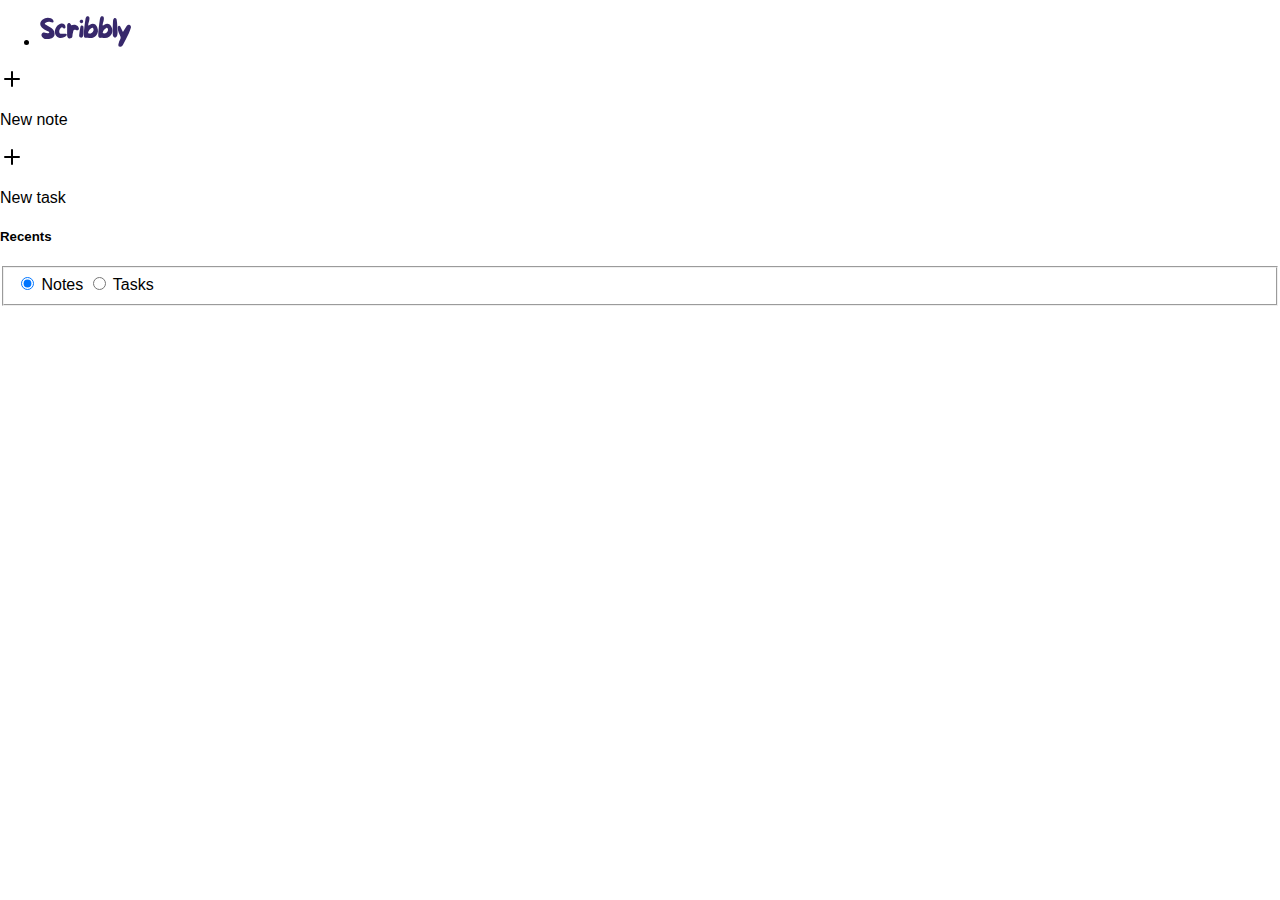
==== index.html @ f18f0529 "complete html and css setup" ====
<!DOCTYPE html>
<html lang="en">
    <head>
        <meta charset="UTF-8"/>
        <meta name="viewport" content="width=device-width", initial-scale="1.0" />
        <title>Scribly</title>
        <link rel="stylesheet" href="/style.css"/>
        <link rel="apple-touch-icon" sizes="180x180" href="/apple-touch-icon.png">
        <link rel="icon" type="image/png" sizes="32x32" href="/favicon-32x32.png">
        <link rel="icon" type="image/png" sizes="16x16" href="/favicon-16x16.png">
        <link rel="manifest" href="/site.webmanifest">  
    </head>

    <body>
        <header>
            <nav>
                <ul>
                    <li>
                        <img src="/Images/Logo1.svg" alt="scribbly logo in dark purple color svg">
                    </li>
                </ul>
            </nav>
    
        </header>

        <section class="buttonCardSection">
            
            <span class="buttonCard">
                <img src="/Icons/plus.svg"/>
                <p class="buttonText button">New note</p>
            </span>

            <span class="buttonCard">
                <img src="/Icons/plus.svg"/>
                <p class="buttonText button">New task</p>
            </span>

            
        </section>

        <section class="recents">
            <h5>Recents</h5>

            <div class="SegmentControl">
                <fieldset role="radiogroup" aria-label="Segment Control">
                    <label>
                        <input type="radio" name="segment" value="option1" checked> Notes
                    </label>

                    <label>
                        <input type="radio" name="segment" value="option1"> Tasks
                    </label>

                </fieldset>
            </div>

            <section class="history">
                <div class="card history">
                    <h4 class="title">
                    </h4>

                    <p class="note text">

                    </p>
                </div>
               

            </section>

        </section>
       







        <script src="/files.js"></script>
    </body>
</html>
---- style.css ----
*,
*::before,
*::after {
    box-sizing: border-box;
}

:root {
    font-size: 100%;
}


/* rubik-regular - latin */
@font-face {
    font-display: swap; /* Check https://developer.mozilla.org/en-US/docs/Web/CSS/@font-face/font-display for other options. */
    font-family: 'Rubik';
    font-style: normal;
    font-weight: 400;
    src: url('/fonts/rubik-v28-latin-regular.woff2') format('woff2'); /* Chrome 36+, Opera 23+, Firefox 39+, Safari 12+, iOS 10+ */
  }
  /* rubik-500 - latin */
  @font-face {
    font-display: swap; /* Check https://developer.mozilla.org/en-US/docs/Web/CSS/@font-face/font-display for other options. */
    font-family: 'Rubik';
    font-style: normal;
    font-weight: 500;
    src: url('/fonts/rubik-v28-latin-500.woff2') format('woff2'); /* Chrome 36+, Opera 23+, Firefox 39+, Safari 12+, iOS 10+ */
  }

  body {
    font-family: 'Rubik', sans-serif;
    margin: 0;
  }
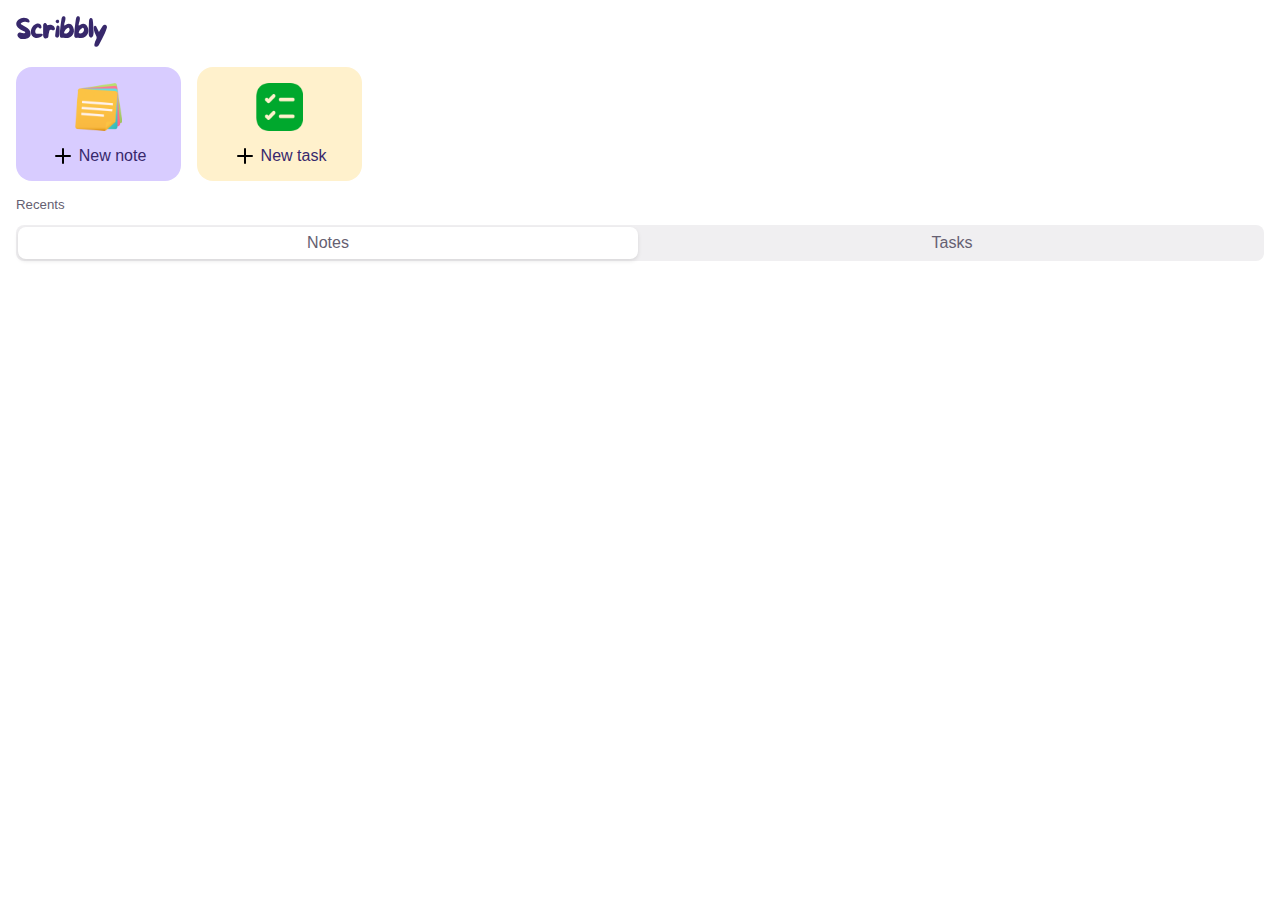
==== commit c6016f82: "complete styling for segment control" ====
--- a/index.html
+++ b/index.html
@@ -22,33 +22,48 @@
             </nav>
     
         </header>
-
+        <!-- card buttons section -->
         <section class="buttonCardSection">
             
-            <span class="buttonCard">
-                <img src="/Icons/plus.svg"/>
-                <p class="buttonText button">New note</p>
+            <span class="buttonCard left">
+                <img class="documentImg" src="/Images/Document illustration.png"/>
+
+                <div class="iconTextContainer">
+                    <img class="icon add" src="/Icons/plus.svg"/>
+                    <p class="buttonText button">New note</p>
+                </div>
+                
             </span>
 
-            <span class="buttonCard">
-                <img src="/Icons/plus.svg"/>
-                <p class="buttonText button">New task</p>
+            <span class="buttonCard right">
+                <img class="taskImg" src="/Images/Task illustration.png"/>
+                
+                <div class="iconTextContainer">
+                    <img class="icon add" src="/Icons/plus.svg"/>
+                    <p class="buttonText button">New task</p>
+                </div>
+                
             </span>
 
-            
+        
         </section>
+
+
+        <!-- recent section -->
 
         <section class="recents">
             <h5>Recents</h5>
 
-            <div class="SegmentControl">
+            <!-- segment control-->
+
+            <div class="segmentControl">
                 <fieldset role="radiogroup" aria-label="Segment Control">
                     <label>
-                        <input type="radio" name="segment" value="option1" checked> Notes
+                        <input type="radio" name="segment" value="option1" checked> <span>Notes</span>
                     </label>
 
                     <label>
-                        <input type="radio" name="segment" value="option1"> Tasks
+                        <input type="radio" name="segment" value="option1"> <span>Tasks</span>
                     </label>
 
                 </fieldset>
--- a/style.css
+++ b/style.css
@@ -6,8 +6,41 @@
 
 :root {
     font-size: 100%;
-}
-
+
+    /* Variables */
+
+    --primary-blue-100: hsl(254, 100%, 90%);
+    --primary-blue-500: hsl(254, 100%, 69%);
+    --primary-blue-900: hsl(253, 46%, 29%);
+    --neutral-violet-500: hsl(259, 8%, 41%);
+    --neutral-violet-700: hsl(260, 8%, 29%);
+    --neutral-violet-800: hsl(260,8%, 23%);
+    --accent-yellow-500: hsl(44, 100%, 90%);
+    --accent-blue-100:var(--primary-blue-100);
+
+    /* Text colors */
+    --text-title: var(--primary-blue-900);
+    --text-title2: var(--neutral-violet-500);
+    --text-body: var(--neutral-violet-700);
+
+    /* Background */
+    --background-grey: hsl(270, 7%, 97%);
+    --background-grey-100: hsl(270, 7%, 94%);
+
+    /* button */
+
+    --button-primary: var(--primary-blue-500);
+
+    /* icons */
+    --icon-default: var(--neutral-violet-500);
+    --icon-dark: var(--neutral-violet-800);
+
+
+
+}
+
+
+/* typography */
 
 /* rubik-regular - latin */
 @font-face {
@@ -26,7 +59,164 @@
     src: url('/fonts/rubik-v28-latin-500.woff2') format('woff2'); /* Chrome 36+, Opera 23+, Firefox 39+, Safari 12+, iOS 10+ */
   }
 
-  body {
-    font-family: 'Rubik', sans-serif;
-    margin: 0;
-  }+
+
+body {
+  font-family: 'Rubik', sans-serif;
+  margin: 0;
+}
+
+
+ul{
+  padding: 0;
+}
+li {
+  list-style-type: none;
+}
+
+.documentImg {
+  max-width: 30%;
+  height: auto;
+  display: block;
+}
+
+.taskImg {
+  max-width: 30%;
+  height: auto;
+  display: block;
+}
+
+.iconTextContainer {
+  display: flex;
+  align-items: center;
+  gap: 0.25em;
+}
+
+.icon {
+  max-width: 24px;
+  height: 24px;
+  fill: var(--icon-dark);
+}
+
+.buttonCardSection {
+  display: flex;
+  gap: 1em;
+}
+
+.buttonText {
+  font-size: 16px;
+  font-weight: 500;
+  color: var(--text-title);
+}
+
+.left {
+  background-color: var(--accent-blue-100);
+}
+.right {
+  background-color:var(--accent-yellow-500);
+
+}
+
+/* segment control */
+
+.recents {
+  margin: 0 1em ;
+}
+
+h5 {
+  font-weight: 400;
+  color: var(--text-title2);
+  margin: 0 0 1em 0;
+}
+
+.segmentControl {
+  border-radius: 8px;
+  background: var(--background-grey-100);
+  padding: 0.125em;
+}
+
+fieldset {
+  border: none;
+  padding: 0;
+  margin: 0;
+  width: 100%;
+  display: flex;
+  gap: 0.25em;
+}
+
+input[type="radio"] {
+
+  -webkit-appearance: none;
+
+  -moz-appearance: none;
+
+  appearance: none;
+
+  cursor: pointer;
+  position: absolute;
+  opacity: 0;
+
+}
+
+
+label {
+  flex: 1; /* Makes each label expand equally */ 
+  text-align: center;
+  cursor: pointer;
+  user-select: none;
+  display: flex; 
+  align-items: center; 
+  color: var(--text-title2)
+}
+
+label span {
+  display: flex; /* Makes span behave like a block */
+  justify-content: center; 
+  align-items: center; 
+  width: 100%; 
+  height: 2em;
+  overflow: hidden; /* Ensures rounded corners look clean */
+  text-align: center;
+}
+
+.segmentControl input[type="radio"]:checked + span {
+  background-color: white;
+  font-weight: 400;
+  border-radius: 8px;
+  box-shadow: 0 2px 4px rgba(0,0,0,0.1);
+  color: var(--text-title2)
+}
+
+
+@media screen and (min-width: 20em) {
+  
+  header{
+    margin: 1em 1em 0 1em;
+  }
+
+  .buttonCardSection {
+    margin: 1em;
+  }
+
+  .buttonCard {
+    display: flex;
+    flex-direction: column;
+    align-items: center;
+    padding: 1em 0 0 0;
+    border-radius: 16px;
+    width: 10.3125em;
+    
+  }
+
+
+.documentImg {
+  max-width: 48px;
+  height: auto;
+}
+
+.taskImg {
+  max-width: 48px;
+  height: auto;
+}
+}
+
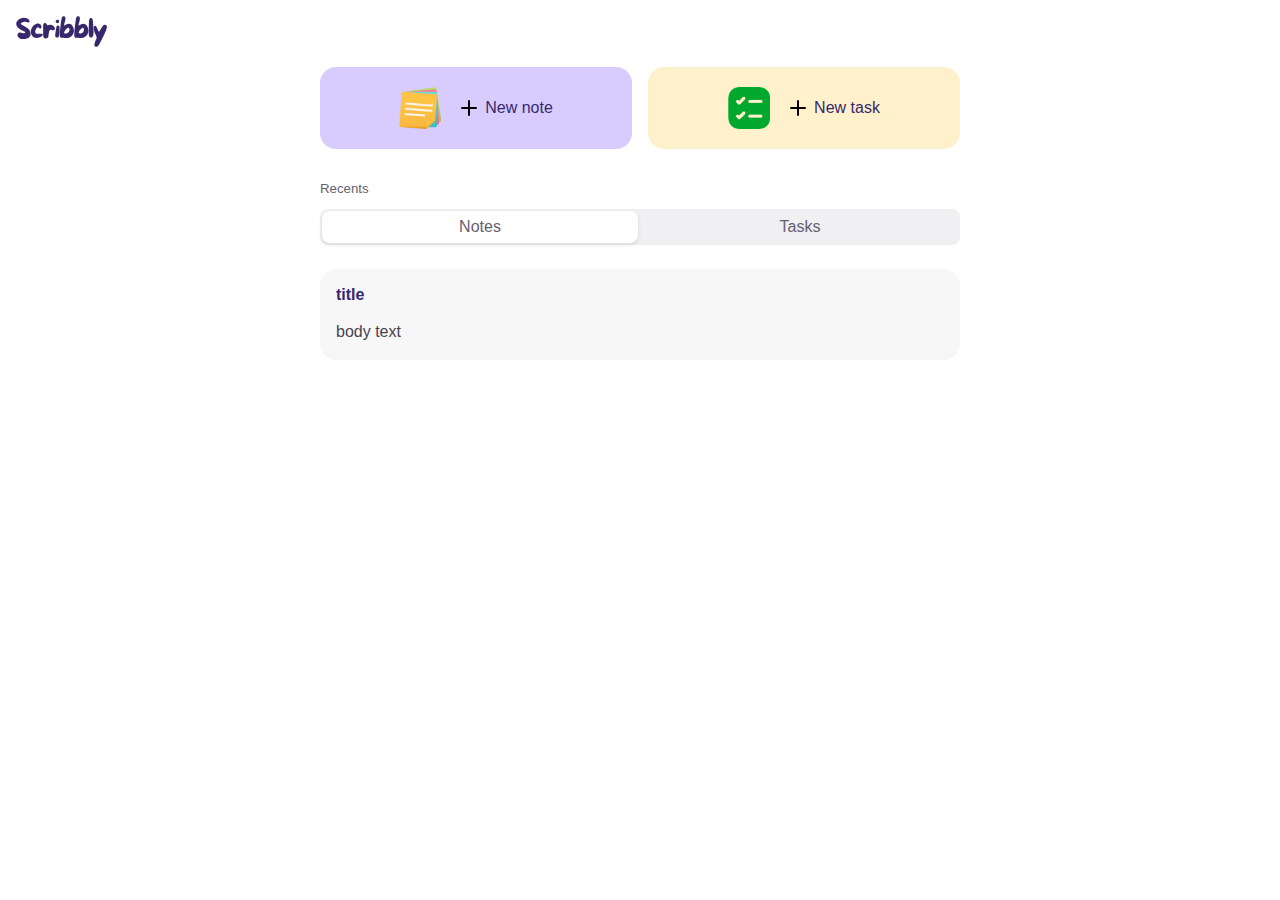
==== commit be7f86e9: "history section + web responsive" ====
--- a/index.html
+++ b/index.html
@@ -54,32 +54,34 @@
         <section class="recents">
             <h5>Recents</h5>
 
-            <!-- segment control-->
+            <section class="controlandNotes">
+                <!-- segment control-->
 
-            <div class="segmentControl">
-                <fieldset role="radiogroup" aria-label="Segment Control">
-                    <label>
-                        <input type="radio" name="segment" value="option1" checked> <span>Notes</span>
-                    </label>
+                <div class="segmentControl">
+                    <fieldset role="radiogroup" aria-label="Segment Control">
+                        <label>
+                            <input type="radio" name="segment" value="option1" checked> <span>Notes</span>
+                        </label>
 
-                    <label>
-                        <input type="radio" name="segment" value="option1"> <span>Tasks</span>
-                    </label>
+                        <label>
+                            <input type="radio" name="segment" value="option1"> <span>Tasks</span>
+                        </label>
 
-                </fieldset>
-            </div>
+                    </fieldset>
+                </div>
 
-            <section class="history">
-                <div class="card history">
-                    <h4 class="title">
-                    </h4>
+                <section class="history">
+                    <div class="card history">
+                        <h4 class="title"> title
+                        </h4>
 
-                    <p class="note text">
+                        <p class="note text"> body text
 
-                    </p>
-                </div>
-               
+                        </p>
+                    </div>
+                
 
+                </section>
             </section>
 
         </section>
--- a/style.css
+++ b/style.css
@@ -74,17 +74,7 @@
   list-style-type: none;
 }
 
-.documentImg {
-  max-width: 30%;
-  height: auto;
-  display: block;
-}
-
-.taskImg {
-  max-width: 30%;
-  height: auto;
-  display: block;
-}
+
 
 .iconTextContainer {
   display: flex;
@@ -98,11 +88,6 @@
   fill: var(--icon-dark);
 }
 
-.buttonCardSection {
-  display: flex;
-  gap: 1em;
-}
-
 .buttonText {
   font-size: 16px;
   font-weight: 500;
@@ -118,16 +103,6 @@
 }
 
 /* segment control */
-
-.recents {
-  margin: 0 1em ;
-}
-
-h5 {
-  font-weight: 400;
-  color: var(--text-title2);
-  margin: 0 0 1em 0;
-}
 
 .segmentControl {
   border-radius: 8px;
@@ -187,6 +162,18 @@
   color: var(--text-title2)
 }
 
+.title {
+  line-height: 120%;
+  margin: 0;
+  color: var(--text-title);
+}
+
+.note {
+  line-height: 150%;
+  margin: 0;
+  color: var(--text-body);
+}
+
 
 @media screen and (min-width: 20em) {
   
@@ -195,6 +182,8 @@
   }
 
   .buttonCardSection {
+    display: flex;
+    gap: 1em;
     margin: 1em;
   }
 
@@ -209,14 +198,122 @@
   }
 
 
-.documentImg {
+  .documentImg {
   max-width: 48px;
   height: auto;
-}
-
-.taskImg {
+  display: block;
+  }
+
+  .taskImg {
   max-width: 48px;
   height: auto;
-}
-}
-
+  }
+
+  /* recent section */
+
+  .recents {
+    margin: 0 1em;
+  }
+  
+  h5 {
+    font-weight: 400;
+    color: var(--text-title2);
+    margin: 0 0 1em 0;
+  }
+
+  .controlandNotes {
+    display: flex;
+    flex-direction: column;
+    gap: 1.5em;
+  }
+
+
+  .card {
+    display: flex;
+    flex-direction: column;
+    background-color: var(--background-grey);
+    max-width: 40em;
+    width: 100%;
+    height: auto;
+    padding: 1em;
+    border-radius: 16px;
+  }
+
+}
+
+
+
+@media screen and (min-width: 60em) {
+
+
+  .buttonCardSection {
+    display: flex;
+    justify-content: center;
+  }
+
+
+  .documentImg {
+    max-width: 15%;
+    height: auto;
+    display: block;
+  }
+  
+  .taskImg {
+    max-width: 15%;
+    height: auto;
+    display: block;
+  }
+
+  .buttonCard {
+    display: flex;
+    gap: 1em;
+    flex-direction: row;
+    justify-content: center;
+    padding: 1em;
+    max-width: 19.5em;
+    width: 100%;
+    margin: 0 0 1em 0;
+    border-radius: 16px;
+    
+  }
+
+  /* recent items section */
+  
+  .recents {
+    max-width: 40em;
+    width: 100%;
+    margin: 0 auto;
+  }
+
+  h5 {
+    font-weight: 500;
+    color: var(--text-title2);
+    margin: 0 0 1em 0;
+  }
+
+  /* history cards */
+
+  .history {
+    display: flex;
+    gap: 1.5em;
+  }
+
+  .card {
+    display: flex;
+    flex-direction: column;
+    gap:1em;
+    background-color: var(--background-grey);
+    max-width: 40em;
+    width: 100%;
+    height: auto;
+    padding: 1em;
+    border-radius: 16px;
+  }
+
+  .controlandNotes {
+    display: flex;
+    flex-direction: column;
+    gap: 1.5em;
+  }
+
+}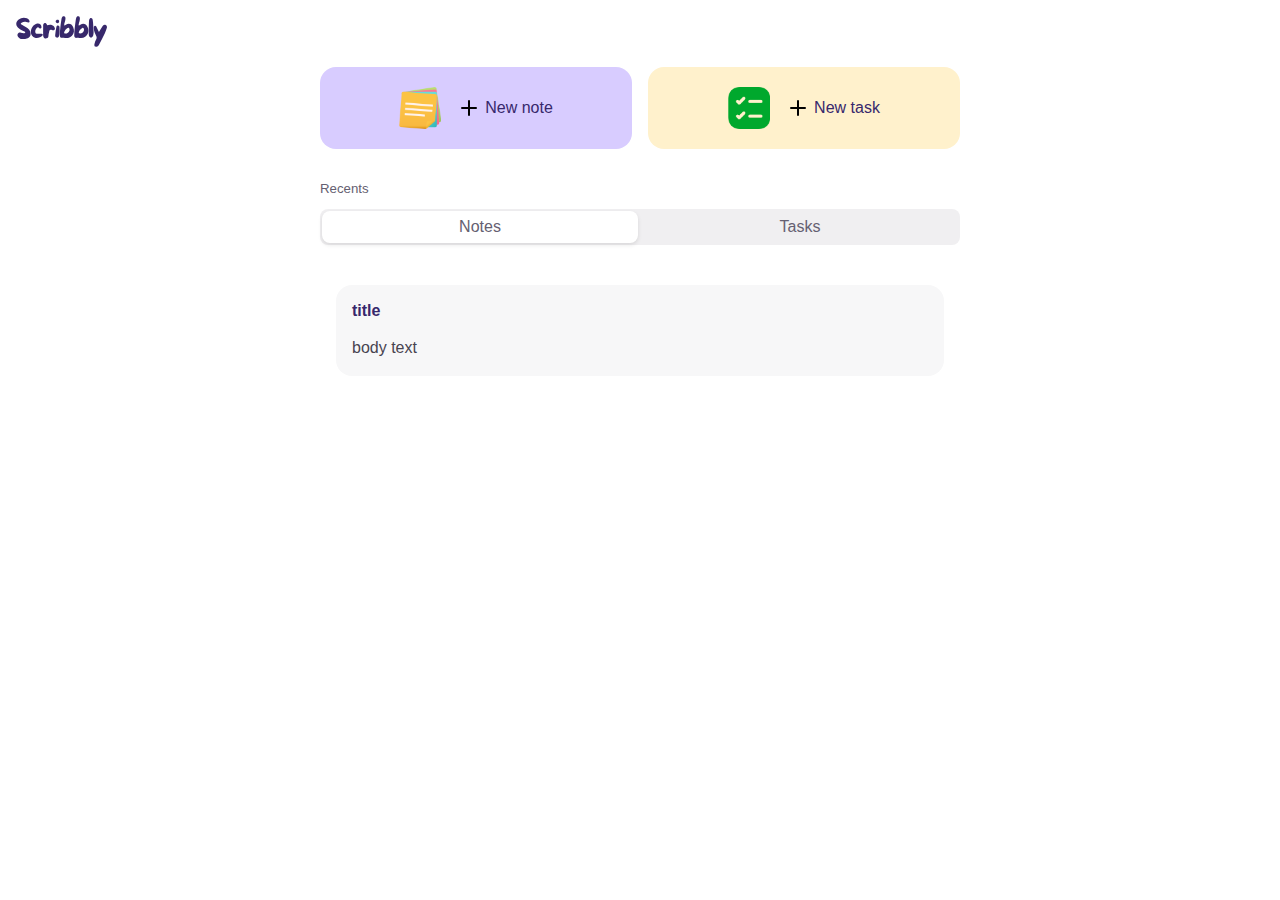
==== commit cb42c2e3: "save and clear button function added" ====
--- a/index.html
+++ b/index.html
@@ -12,6 +12,7 @@
     </head>
 
     <body>
+        <!-- Top navigation section -->
         <header>
             <nav>
                 <ul>
@@ -51,7 +52,7 @@
 
         <!-- recent section -->
 
-        <section class="recents">
+        <section class="recents section">
             <h5>Recents</h5>
 
             <section class="controlandNotes">
@@ -70,7 +71,7 @@
                     </fieldset>
                 </div>
 
-                <section class="history">
+                <section class="history section">
                     <div class="card history">
                         <h4 class="title"> title
                         </h4>
@@ -86,13 +87,11 @@
 
         </section>
        
+        
 
 
 
 
-
-
-
-        <script src="/files.js"></script>
+        <script src="/App.js"></script>
     </body>
 </html>
--- a/style.css
+++ b/style.css
@@ -17,24 +17,37 @@
     --neutral-violet-800: hsl(260,8%, 23%);
     --accent-yellow-500: hsl(44, 100%, 90%);
     --accent-blue-100:var(--primary-blue-100);
+    --destructive-100: hsl(337, 100%, 96%);
+    --destructive-500: hsl(336, 100%, 71%);
+    --global-white: hsl(0, 0%, 100%);
 
     /* Text colors */
     --text-title: var(--primary-blue-900);
     --text-title2: var(--neutral-violet-500);
     --text-body: var(--neutral-violet-700);
+    --button-text-primary:var(--global-white);
 
     /* Background */
     --background-grey: hsl(270, 7%, 97%);
     --background-grey-100: hsl(270, 7%, 94%);
+    --background-grey-50: hsl(255, 10%, 96%);
 
     /* button */
 
     --button-primary: var(--primary-blue-500);
+    --button-destructive: var(--destructive-100);
+    --button-destructive-hover: var(--destructive-500);
 
     /* icons */
     --icon-default: var(--neutral-violet-500);
     --icon-dark: var(--neutral-violet-800);
 
+    /* shadow */
+    --shadow-100: hsl(0, 0%, 80%);
+
+    --input-background: var(--background-grey-50);
+
+   
 
 
 }
@@ -74,7 +87,11 @@
   list-style-type: none;
 }
 
-
+.buttonCard:hover {
+  box-shadow: 0 0 8px var(--shadow-100);
+  cursor: pointer;
+  
+}
 
 .iconTextContainer {
   display: flex;
@@ -145,7 +162,7 @@
 }
 
 label span {
-  display: flex; /* Makes span behave like a block */
+  display: flex; 
   justify-content: center; 
   align-items: center; 
   width: 100%; 
@@ -174,9 +191,84 @@
   color: var(--text-body);
 }
 
-
+/* styling on new notes page*/
+/* text area on new notes page  */
+
+
+
+#backButtonTop {
+  display: flex;
+  align-items: center;
+  gap: 2px;
+  padding: 2px 12px 2px 8px;
+  border: none;
+  border-radius: 16px;
+  background-color: var(--background-grey-100);
+  font-family: inherit;
+  color: var(--text-body);
+  font-size: 1em;
+  cursor: pointer;
+}
+
+#newNoteTextArea {
+  margin: auto;
+  padding: 1em;
+  resize: none;
+  max-width: 40em;
+  width: 100%;
+  border: none;
+  border-radius: 12px;
+  background-color: var(--input-background);
+  color: var(--text-body);
+  font-family: inherit;
+}
+
+#newNoteTextArea:focus, :disabled {
+  outline: none;
+}
+
+
+.actButtonWrapper {
+  display: flex;
+  gap: 1em;
+  width: 90%;
+
+}
+
+.roundButton {
+  padding: 0.5em 1em;
+  border: none;
+  border-radius: 16px;
+  flex: 1;
+  max-width: none;
+  text-align: center;
+  font-family: inherit;
+  font-size: 1em;
+  font-weight: 500;
+  cursor: pointer;
+}
+
+#saveButton {
+  background-color: var(--button-primary);
+  color: var(--button-text-primary);
+}
+
+#clearButton {
+  background-color: var(--button-destructive);
+  color: var(--text-body);
+}
+
+#clearButton:hover {
+  background-color: var(--button-destructive-hover);
+  color: var(--destructive-100)
+
+
+}
+
+/* media query mobile devices min 320px */
 @media screen and (min-width: 20em) {
   
+ 
   header{
     margin: 1em 1em 0 1em;
   }
@@ -239,9 +331,32 @@
     border-radius: 16px;
   }
 
-}
-
-
+  /* new note page */
+
+  .section {
+    margin: 1em;
+  }
+
+
+  .actionButtons {
+    margin: 1em;
+  }
+
+  .actButtonWrapper {
+  position: absolute;
+  bottom:32px;
+  left:16px;
+  right:16px;
+  /* margin: 0 0 1em 0; */
+
+  }
+
+
+
+
+}
+
+/* web media query */
 
 @media screen and (min-width: 60em) {
 
@@ -316,4 +431,26 @@
     gap: 1.5em;
   }
 
+  /* NNewNotePage */
+
+  .textArea {
+    margin: 0 0 1em 0;
+  }
+
+  .actionButtons {
+    max-width: 0em;
+    width: 100%;
+    margin: auto;
+  }
+
+  .actButtonWrapper {
+    position: static;
+    max-width: 0em;
+    width: 100%;
+    margin: auto;
+
+  }
+
+ 
+  
 }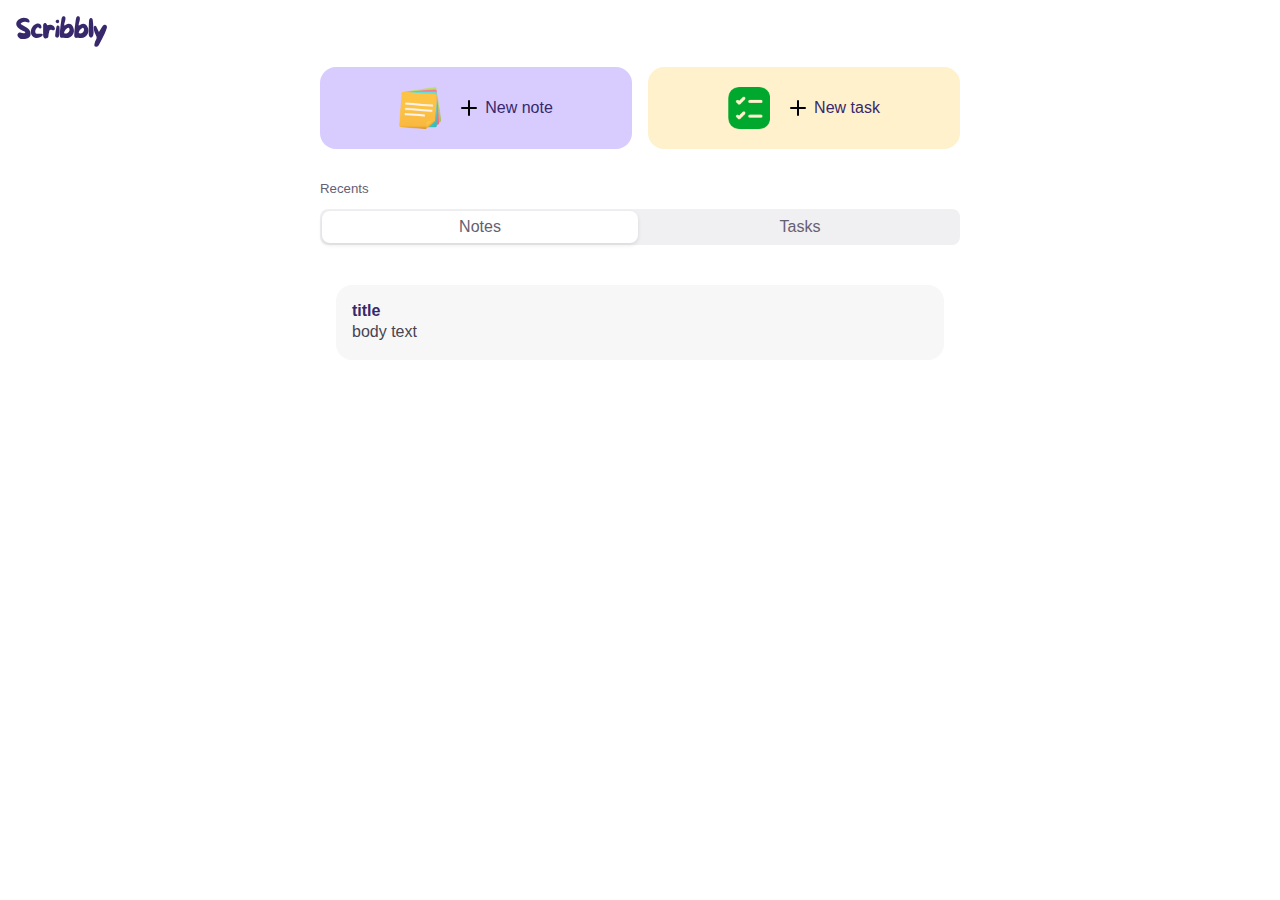
==== commit a68c5ba8: "update" ====
--- a/index.html
+++ b/index.html
@@ -72,7 +72,7 @@
                 </div>
 
                 <section class="history section">
-                    <div class="card history">
+                    <div id="cardHistory">
                         <h4 class="title"> title
                         </h4>
 
--- a/style.css
+++ b/style.css
@@ -210,6 +210,16 @@
   cursor: pointer;
 }
 
+#backButtonTop:hover  {
+  background: var(--neutral-violet-500);
+  color: var(--global-white);
+}
+
+#backButtonTop:hover .leftarrow {
+  stroke: var(--global-white); 
+}
+
+
 #newNoteTextArea {
   margin: auto;
   padding: 1em;
@@ -227,7 +237,7 @@
   outline: none;
 }
 
-
+/* button -- save and clear */
 .actButtonWrapper {
   display: flex;
   gap: 1em;
@@ -253,6 +263,10 @@
   color: var(--button-text-primary);
 }
 
+#saveButton:hover {
+  background-color: var(--primary-blue-900);
+}
+
 #clearButton {
   background-color: var(--button-destructive);
   color: var(--text-body);
@@ -320,7 +334,7 @@
   }
 
 
-  .card {
+  #cardHistory {
     display: flex;
     flex-direction: column;
     background-color: var(--background-grey);
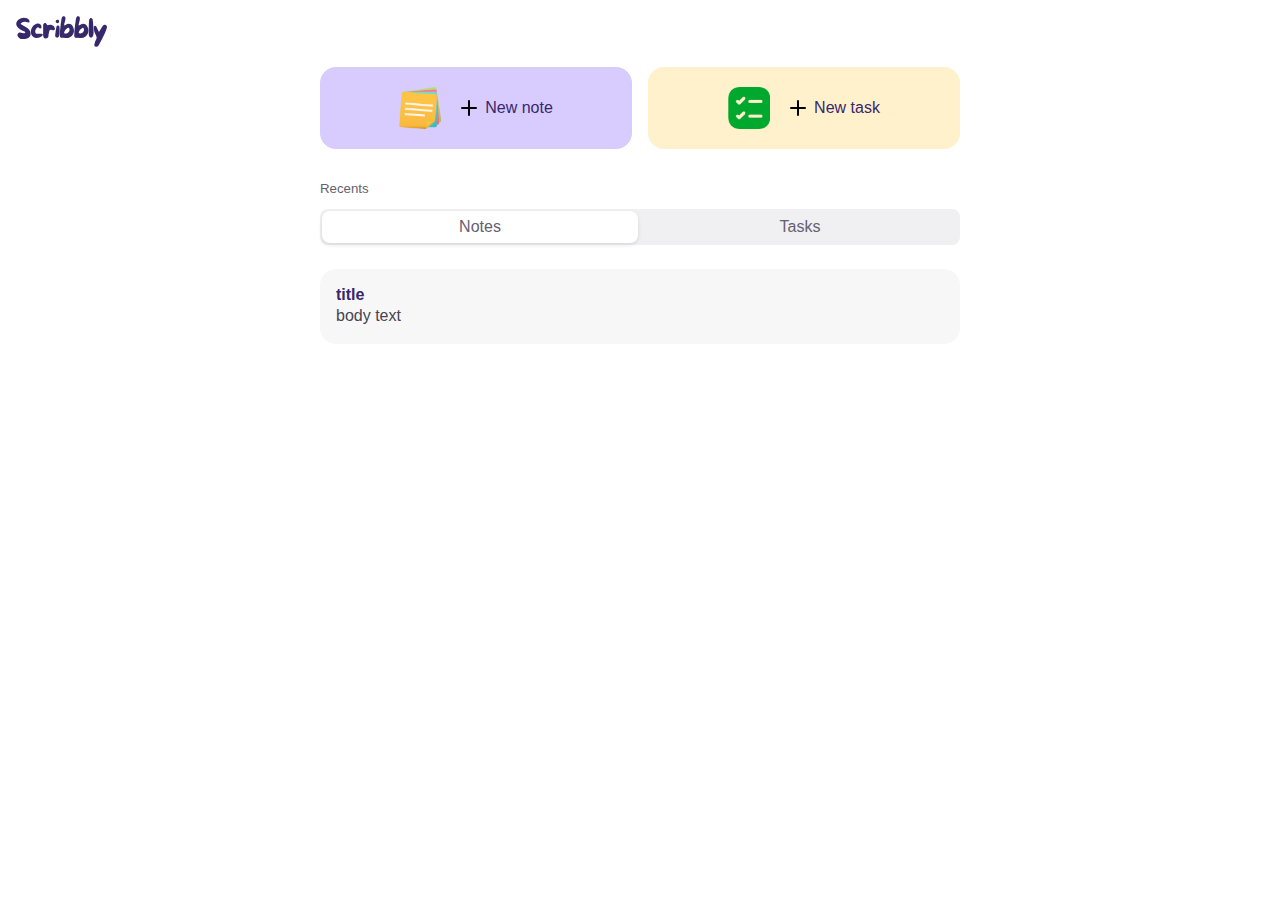
==== commit 6909f35f: "fix cardHistory alignment by removinng extra section" ====
--- a/index.html
+++ b/index.html
@@ -70,21 +70,14 @@
 
                     </fieldset>
                 </div>
+                <div id="cardHistory">
+                    <h4 class="title"> title
+                    </h4>
 
-                <section class="history section">
-                    <div id="cardHistory">
-                        <h4 class="title"> title
-                        </h4>
+                    <p class="note text"> body text
 
-                        <p class="note text"> body text
-
-                        </p>
-                    </div>
-                
-
-                </section>
-            </section>
-
+                    </p>
+                </div>
         </section>
        
         
--- a/style.css
+++ b/style.css
@@ -445,26 +445,50 @@
     gap: 1.5em;
   }
 
-  /* NNewNotePage */
+  /* NewNotePage */
 
   .textArea {
     margin: 0 0 1em 0;
   }
 
-  .actionButtons {
-    max-width: 0em;
-    width: 100%;
-    margin: auto;
+  /* buttons */
+  
+  /* .actionButtons section {
+    display: flex;
+    justify-self: end;
+    margin: 67px;
+    
+    
   }
 
   .actButtonWrapper {
     position: static;
     max-width: 0em;
     width: 100%;
-    margin: auto;
-
-  }
-
+    
+    
+
+  } */
+  .actionButtons {
+    display: flex;
+    justify-content: flex-end;
+    margin-top: 1em; 
+    max-width: 40em; /* Match the max-width of your textarea */
+    margin-left: auto;
+    margin-right: auto;
+  }
+  
+  .actButtonWrapper {
+    position: static; /* Remove absolute positioning for desktop */
+    max-width: none; 
+    width: auto; 
+    justify-content: flex-end; 
+  }
+  
+  .roundButton {
+    flex: 0; 
+    min-width: 100px; 
+  }
+}
  
   
-}